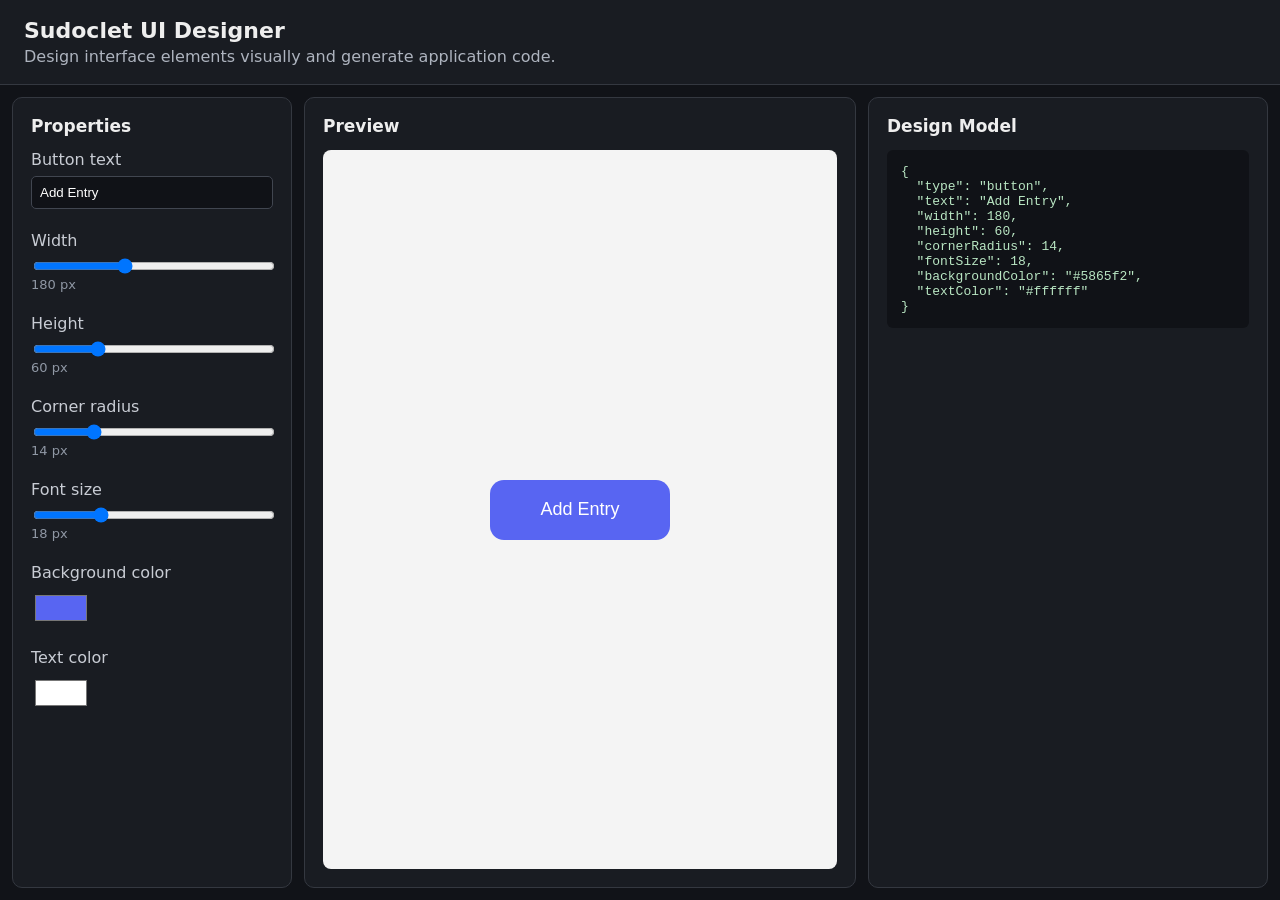
==== ui-designer/index.html @ 6f204105 "Added ui-designer to website" ====
<!doctype html>
<html lang="en">
<head>
  <meta charset="utf-8">

  <!-- Makes the designer display properly on phones and tablets. -->
  <meta name="viewport" content="width=device-width, initial-scale=1">

  <title>Sudoclet UI Designer</title>

  <!-- Keep styling separate from the HTML. -->
  <link rel="stylesheet" href="designer.css">
</head>

<body>

  <header class="app-header">
    <h1>Sudoclet UI Designer</h1>
    <p>Design interface elements visually and generate application code.</p>
  </header>

  <main class="workspace">

    <!-- ============================================================
         LEFT PANEL
         Controls used to modify the selected UI element.
         ============================================================ -->
    <section class="panel controls-panel">

      <h2>Properties</h2>

      <label>
        Button text
        <input id="buttonText" type="text" value="Add Entry">
      </label>

      <label>
        Width
        <input id="buttonWidth" type="range"
               min="80" max="350" value="180">
        <output id="buttonWidthValue">180 px</output>
      </label>

      <label>
        Height
        <input id="buttonHeight" type="range"
               min="30" max="150" value="60">
        <output id="buttonHeightValue">60 px</output>
      </label>

      <label>
        Corner radius
        <input id="cornerRadius" type="range"
               min="0" max="60" value="14">
        <output id="cornerRadiusValue">14 px</output>
      </label>

      <label>
        Font size
        <input id="fontSize" type="range"
               min="10" max="40" value="18">
        <output id="fontSizeValue">18 px</output>
      </label>

      <label>
        Background color
        <input id="backgroundColor"
               type="color"
               value="#5865f2">
      </label>

      <label>
        Text color
        <input id="textColor"
               type="color"
               value="#ffffff">
      </label>

    </section>


    <!-- ============================================================
         CENTER PANEL
         Live preview of the interface element.
         ============================================================ -->
    <section class="panel preview-panel">

      <h2>Preview</h2>

      <div class="device-preview">

        <button id="previewButton">
          Add Entry
        </button>

      </div>

    </section>


    <!-- ============================================================
         RIGHT PANEL
         Shows the platform-independent representation of the design.
         ============================================================ -->
    <section class="panel code-panel">

      <h2>Design Model</h2>

      <pre id="designModel"></pre>

    </section>

  </main>

  <!-- JavaScript is loaded last so the HTML controls already exist. -->
  <script src="designer.js"></script>

</body>
</html>
---- ui-designer/designer.css ----
/*
 * Sudoclet UI Designer
 * Version 0.1
 *
 * This stylesheet controls the designer itself.
 */


/* ------------------------------------------------------------
   Basic page setup
   ------------------------------------------------------------ */

* {
  box-sizing: border-box;
}

body {
  margin: 0;

  font-family:
    system-ui,
    -apple-system,
    "Segoe UI",
    Roboto,
    Helvetica,
    Arial,
    sans-serif;

  background: #111318;
  color: #eeeeee;
}


/* ------------------------------------------------------------
   Header
   ------------------------------------------------------------ */

.app-header {
  padding: 18px 24px;

  background: #191c22;
  border-bottom: 1px solid #343840;
}

.app-header h1 {
  margin: 0;
  font-size: 22px;
}

.app-header p {
  margin: 4px 0 0;
  color: #aeb4bf;
}


/* ------------------------------------------------------------
   Main three-column workspace
   ------------------------------------------------------------ */

.workspace {
  display: grid;

  grid-template-columns:
    minmax(230px, 280px)
    minmax(400px, 1fr)
    minmax(300px, 400px);

  gap: 12px;

  padding: 12px;

  min-height: calc(100vh - 85px);
}


/* ------------------------------------------------------------
   Generic panels
   ------------------------------------------------------------ */

.panel {
  background: #191c22;

  border: 1px solid #343840;
  border-radius: 10px;

  padding: 18px;
}

.panel h2 {
  margin-top: 0;
  font-size: 17px;
}


/* ------------------------------------------------------------
   Property controls
   ------------------------------------------------------------ */

.controls-panel label {
  display: block;

  margin-bottom: 22px;

  color: #c8ccd4;
}

.controls-panel input[type="text"] {
  display: block;

  width: 100%;

  margin-top: 7px;
  padding: 8px;

  background: #101217;
  color: #ffffff;

  border: 1px solid #414650;
  border-radius: 5px;
}

.controls-panel input[type="range"] {
  display: block;

  width: 100%;

  margin-top: 8px;
}

.controls-panel input[type="color"] {
  display: block;

  margin-top: 8px;

  width: 60px;
  height: 36px;

  border: none;
  background: none;
}

.controls-panel output {
  display: block;

  margin-top: 3px;

  color: #8f97a4;
  font-size: 13px;
}


/* ------------------------------------------------------------
   Preview
   ------------------------------------------------------------ */

.preview-panel {
  display: flex;
  flex-direction: column;
}

.device-preview {
  flex: 1;

  display: flex;
  align-items: center;
  justify-content: center;

  min-height: 500px;

  background: #f4f4f4;

  border-radius: 8px;
}


/*
 * This is the actual element being designed.
 *
 * JavaScript will modify these properties as the controls change.
 */

#previewButton {
  width: 180px;
  height: 60px;

  border: none;
  border-radius: 14px;

  background: #5865f2;
  color: #ffffff;

  font-size: 18px;

  cursor: pointer;
}


/* ------------------------------------------------------------
   Design-model display
   ------------------------------------------------------------ */

#designModel {
  margin: 0;

  padding: 14px;

  overflow: auto;

  background: #101217;

  border-radius: 6px;

  color: #b9e6c3;

  font-family:
    Consolas,
    "Courier New",
    monospace;

  font-size: 13px;
}


/* ------------------------------------------------------------
   Smaller screens
   ------------------------------------------------------------ */

@media (max-width: 950px) {

  .workspace {
    grid-template-columns: 1fr;
  }

  .device-preview {
    min-height: 350px;
  }

}
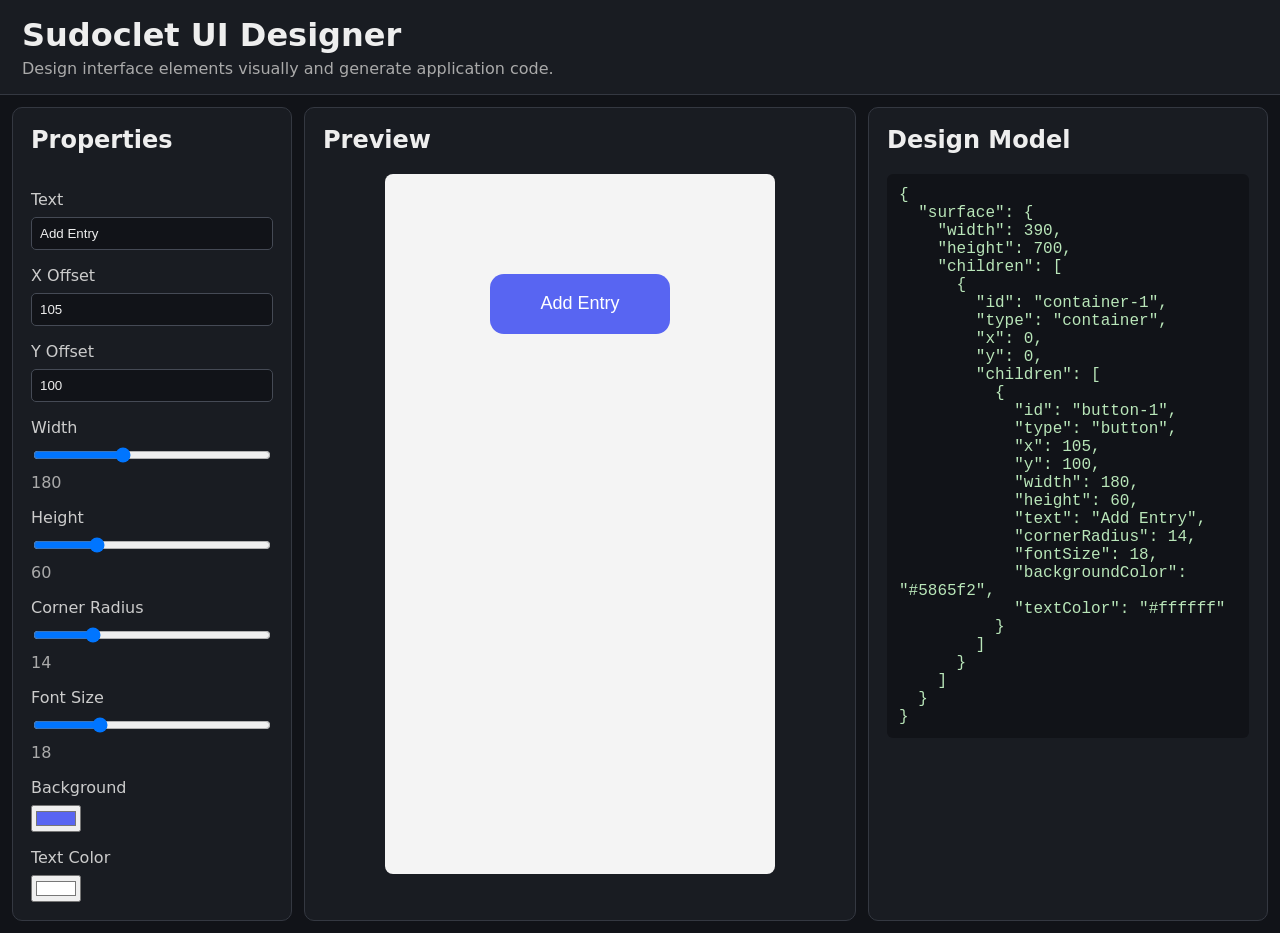
==== commit 18916c38: "v0.1 of the program. See description. ChatGPT changed the program design so that we are now using ab" ====
--- a/ui-designer/index.html
+++ b/ui-designer/index.html
@@ -1,119 +1,158 @@
-<!doctype html>
+<!DOCTYPE html>
 <html lang="en">
 <head>
-  <meta charset="utf-8">
+    <meta charset="UTF-8">
 
-  <!-- Makes the designer display properly on phones and tablets. -->
-  <meta name="viewport" content="width=device-width, initial-scale=1">
+    <!-- Make the page behave properly on different display sizes. -->
+    <meta name="viewport" content="width=device-width, initial-scale=1.0">
 
-  <title>Sudoclet UI Designer</title>
+    <title>Sudoclet UI Designer</title>
 
-  <!-- Keep styling separate from the HTML. -->
-  <link rel="stylesheet" href="designer.css">
+    <!-- UI Designer stylesheet. -->
+    <link rel="stylesheet" href="designer.css">
 </head>
 
 <body>
 
-  <header class="app-header">
-    <h1>Sudoclet UI Designer</h1>
-    <p>Design interface elements visually and generate application code.</p>
-  </header>
+    <header class="app-header">
+        <h1>Sudoclet UI Designer</h1>
+        <p>Design interface elements visually and generate application code.</p>
+    </header>
 
-  <main class="workspace">
+    <main class="workspace">
 
-    <!-- ============================================================
-         LEFT PANEL
-         Controls used to modify the selected UI element.
-         ============================================================ -->
-    <section class="panel controls-panel">
+        <!--
+            LEFT PANEL
 
-      <h2>Properties</h2>
+            For v0.2 these controls still edit Button 1 directly.
 
-      <label>
-        Button text
-        <input id="buttonText" type="text" value="Add Entry">
-      </label>
+            In a later version this panel will edit whichever object is
+            currently selected in the object tree or preview.
+        -->
+        <section class="panel controls-panel">
 
-      <label>
-        Width
-        <input id="buttonWidth" type="range"
-               min="80" max="350" value="180">
-        <output id="buttonWidthValue">180 px</output>
-      </label>
+            <h2>Properties</h2>
 
-      <label>
-        Height
-        <input id="buttonHeight" type="range"
-               min="30" max="150" value="60">
-        <output id="buttonHeightValue">60 px</output>
-      </label>
+            <label for="buttonText">Text</label>
+            <input
+                id="buttonText"
+                type="text"
+                value="Add Entry"
+            >
 
-      <label>
-        Corner radius
-        <input id="cornerRadius" type="range"
-               min="0" max="60" value="14">
-        <output id="cornerRadiusValue">14 px</output>
-      </label>
+            <label for="buttonX">X Offset</label>
+            <input
+                id="buttonX"
+                type="number"
+                value="105"
+            >
 
-      <label>
-        Font size
-        <input id="fontSize" type="range"
-               min="10" max="40" value="18">
-        <output id="fontSizeValue">18 px</output>
-      </label>
+            <label for="buttonY">Y Offset</label>
+            <input
+                id="buttonY"
+                type="number"
+                value="100"
+            >
 
-      <label>
-        Background color
-        <input id="backgroundColor"
-               type="color"
-               value="#5865f2">
-      </label>
+            <label for="buttonWidth">Width</label>
+            <input
+                id="buttonWidth"
+                type="range"
+                min="80"
+                max="350"
+                value="180"
+            >
+            <output id="buttonWidthValue">180</output>
 
-      <label>
-        Text color
-        <input id="textColor"
-               type="color"
-               value="#ffffff">
-      </label>
+            <label for="buttonHeight">Height</label>
+            <input
+                id="buttonHeight"
+                type="range"
+                min="30"
+                max="150"
+                value="60"
+            >
+            <output id="buttonHeightValue">60</output>
 
-    </section>
+            <label for="cornerRadius">Corner Radius</label>
+            <input
+                id="cornerRadius"
+                type="range"
+                min="0"
+                max="60"
+                value="14"
+            >
+            <output id="cornerRadiusValue">14</output>
+
+            <label for="fontSize">Font Size</label>
+            <input
+                id="fontSize"
+                type="range"
+                min="10"
+                max="40"
+                value="18"
+            >
+            <output id="fontSizeValue">18</output>
+
+            <label for="backgroundColor">Background</label>
+            <input
+                id="backgroundColor"
+                type="color"
+                value="#5865f2"
+            >
+
+            <label for="textColor">Text Color</label>
+            <input
+                id="textColor"
+                type="color"
+                value="#ffffff"
+            >
+
+        </section>
 
 
-    <!-- ============================================================
-         CENTER PANEL
-         Live preview of the interface element.
-         ============================================================ -->
-    <section class="panel preview-panel">
+        <!--
+            CENTER PANEL
 
-      <h2>Preview</h2>
+            previewSurface represents the finite screen/window being designed.
 
-      <div class="device-preview">
+            JavaScript will dynamically create all of the visible elements
+            inside this surface from our design model.
+        -->
+        <section class="panel preview-panel">
 
-        <button id="previewButton">
-          Add Entry
-        </button>
+            <h2>Preview</h2>
 
-      </div>
+            <div id="previewSurface" class="preview-surface">
+                <!--
+                    No button is hard-coded here anymore.
 
-    </section>
+                    JavaScript creates the buttons and other elements from
+                    the design model.
+                -->
+            </div>
+
+        </section>
 
 
-    <!-- ============================================================
-         RIGHT PANEL
-         Shows the platform-independent representation of the design.
-         ============================================================ -->
-    <section class="panel code-panel">
+        <!--
+            RIGHT PANEL
 
-      <h2>Design Model</h2>
+            This displays the actual JavaScript design model as JSON so we
+            can see what is happening internally while developing the editor.
+        -->
+        <section class="panel code-panel">
 
-      <pre id="designModel"></pre>
+            <h2>Design Model</h2>
 
-    </section>
+            <pre id="designModel"></pre>
 
-  </main>
+        </section>
 
-  <!-- JavaScript is loaded last so the HTML controls already exist. -->
-  <script src="designer.js"></script>
+    </main>
+
+    <!-- UI Designer application code. -->
+    <script src="designer.js"></script>
 
 </body>
 </html>
--- a/ui-designer/designer.css
+++ b/ui-designer/designer.css
@@ -1,238 +1,218 @@
 /*
- * Sudoclet UI Designer
- * Version 0.1
- *
- * This stylesheet controls the designer itself.
- */
-
-
-/* ------------------------------------------------------------
-   Basic page setup
-   ------------------------------------------------------------ */
-
+    Sudoclet UI Designer
+    Version 0.2
+
+    The preview now behaves as a two-dimensional drawing surface.
+*/
+
+
+/* Make width/height calculations predictable. */
 * {
-  box-sizing: border-box;
-}
+    box-sizing: border-box;
+}
+
 
 body {
-  margin: 0;
-
-  font-family:
-    system-ui,
-    -apple-system,
-    "Segoe UI",
-    Roboto,
-    Helvetica,
-    Arial,
-    sans-serif;
-
-  background: #111318;
-  color: #eeeeee;
-}
-
-
-/* ------------------------------------------------------------
-   Header
-   ------------------------------------------------------------ */
+    margin: 0;
+
+    background: #111318;
+    color: #eeeeee;
+
+    font-family:
+        system-ui,
+        -apple-system,
+        BlinkMacSystemFont,
+        "Segoe UI",
+        sans-serif;
+}
+
+
+/* ---------------------------------------------------------
+   APPLICATION HEADER
+   --------------------------------------------------------- */
 
 .app-header {
-  padding: 18px 24px;
-
-  background: #191c22;
-  border-bottom: 1px solid #343840;
+    padding: 16px 22px;
+
+    background: #191c22;
+
+    border-bottom: 1px solid #343841;
 }
 
 .app-header h1 {
-  margin: 0;
-  font-size: 22px;
+    margin: 0;
 }
 
 .app-header p {
-  margin: 4px 0 0;
-  color: #aeb4bf;
-}
-
-
-/* ------------------------------------------------------------
-   Main three-column workspace
-   ------------------------------------------------------------ */
+    margin: 5px 0 0;
+
+    color: #aaaaaa;
+}
+
+
+/* ---------------------------------------------------------
+   MAIN WORKSPACE
+   --------------------------------------------------------- */
 
 .workspace {
-  display: grid;
-
-  grid-template-columns:
-    minmax(230px, 280px)
-    minmax(400px, 1fr)
-    minmax(300px, 400px);
-
-  gap: 12px;
-
-  padding: 12px;
-
-  min-height: calc(100vh - 85px);
-}
-
-
-/* ------------------------------------------------------------
-   Generic panels
-   ------------------------------------------------------------ */
+    display: grid;
+
+    grid-template-columns:
+        minmax(230px, 280px)
+        minmax(400px, 1fr)
+        minmax(300px, 400px);
+
+    gap: 12px;
+
+    padding: 12px;
+
+    min-height: calc(100vh - 85px);
+}
+
 
 .panel {
-  background: #191c22;
-
-  border: 1px solid #343840;
-  border-radius: 10px;
-
-  padding: 18px;
-}
+    padding: 18px;
+
+    background: #191c22;
+
+    border: 1px solid #343841;
+    border-radius: 10px;
+}
+
 
 .panel h2 {
-  margin-top: 0;
-  font-size: 17px;
-}
-
-
-/* ------------------------------------------------------------
-   Property controls
-   ------------------------------------------------------------ */
+    margin-top: 0;
+}
+
+
+/* ---------------------------------------------------------
+   PROPERTY CONTROLS
+   --------------------------------------------------------- */
+
+.controls-panel {
+    display: flex;
+    flex-direction: column;
+    gap: 8px;
+}
+
 
 .controls-panel label {
-  display: block;
-
-  margin-bottom: 22px;
-
-  color: #c8ccd4;
-}
-
-.controls-panel input[type="text"] {
-  display: block;
-
-  width: 100%;
-
-  margin-top: 7px;
-  padding: 8px;
-
-  background: #101217;
-  color: #ffffff;
-
-  border: 1px solid #414650;
-  border-radius: 5px;
-}
-
-.controls-panel input[type="range"] {
-  display: block;
-
-  width: 100%;
-
-  margin-top: 8px;
-}
-
-.controls-panel input[type="color"] {
-  display: block;
-
-  margin-top: 8px;
-
-  width: 60px;
-  height: 36px;
-
-  border: none;
-  background: none;
-}
+    margin-top: 8px;
+
+    color: #cccccc;
+}
+
+
+.controls-panel input[type="text"],
+.controls-panel input[type="number"] {
+    padding: 8px;
+
+    background: #111318;
+    color: #eeeeee;
+
+    border: 1px solid #454a55;
+    border-radius: 5px;
+}
+
 
 .controls-panel output {
-  display: block;
-
-  margin-top: 3px;
-
-  color: #8f97a4;
-  font-size: 13px;
-}
-
-
-/* ------------------------------------------------------------
-   Preview
-   ------------------------------------------------------------ */
+    color: #aaaaaa;
+}
+
+
+/* ---------------------------------------------------------
+   PREVIEW PANEL
+   --------------------------------------------------------- */
 
 .preview-panel {
-  display: flex;
-  flex-direction: column;
-}
-
-.device-preview {
-  flex: 1;
-
-  display: flex;
-  align-items: center;
-  justify-content: center;
-
-  min-height: 500px;
-
-  background: #f4f4f4;
-
-  border-radius: 8px;
-}
-
-
-/*
- * This is the actual element being designed.
- *
- * JavaScript will modify these properties as the controls change.
- */
-
-#previewButton {
-  width: 180px;
-  height: 60px;
-
-  border: none;
-  border-radius: 14px;
-
-  background: #5865f2;
-  color: #ffffff;
-
-  font-size: 18px;
-
-  cursor: pointer;
-}
-
-
-/* ------------------------------------------------------------
-   Design-model display
-   ------------------------------------------------------------ */
+    overflow: auto;
+}
+
+
+/*
+    This is the ROOT SURFACE.
+
+    Unlike our containers, the surface has a width and height.
+
+    position: relative
+        Establishes the coordinate system used by absolutely positioned
+        elements inside the surface.
+
+    overflow: hidden
+        Causes the browser to clip anything extending beyond the surface.
+*/
+.preview-surface {
+    position: relative;
+
+    width: 390px;
+    height: 700px;
+
+    margin: 0 auto;
+
+    background: #f4f4f4;
+
+    border-radius: 8px;
+
+    overflow: hidden;
+}
+
+
+/*
+    Every visible UI object generated by the designer uses absolute
+    positioning.
+
+    JavaScript supplies the actual left/top coordinates.
+*/
+.designer-element {
+    position: absolute;
+}
+
+
+/*
+    Basic appearance for button elements.
+
+    Size, position, colors, font size, etc. will be supplied by the
+    JavaScript design model.
+*/
+.designer-button {
+    border: none;
+
+    cursor: default;
+}
+
+
+/* ---------------------------------------------------------
+   DESIGN MODEL DISPLAY
+   --------------------------------------------------------- */
 
 #designModel {
-  margin: 0;
-
-  padding: 14px;
-
-  overflow: auto;
-
-  background: #101217;
-
-  border-radius: 6px;
-
-  color: #b9e6c3;
-
-  font-family:
-    Consolas,
-    "Courier New",
-    monospace;
-
-  font-size: 13px;
-}
-
-
-/* ------------------------------------------------------------
-   Smaller screens
-   ------------------------------------------------------------ */
+    margin: 0;
+
+    padding: 12px;
+
+    background: #111318;
+    color: #b9e6b9;
+
+    border-radius: 6px;
+
+    font-family:
+        Consolas,
+        "Courier New",
+        monospace;
+
+    white-space: pre-wrap;
+    overflow-wrap: anywhere;
+}
+
+
+/* ---------------------------------------------------------
+   SMALLER WINDOWS
+   --------------------------------------------------------- */
 
 @media (max-width: 950px) {
 
-  .workspace {
-    grid-template-columns: 1fr;
-  }
-
-  .device-preview {
-    min-height: 350px;
-  }
+    .workspace {
+        grid-template-columns: 1fr;
+    }
 
 }
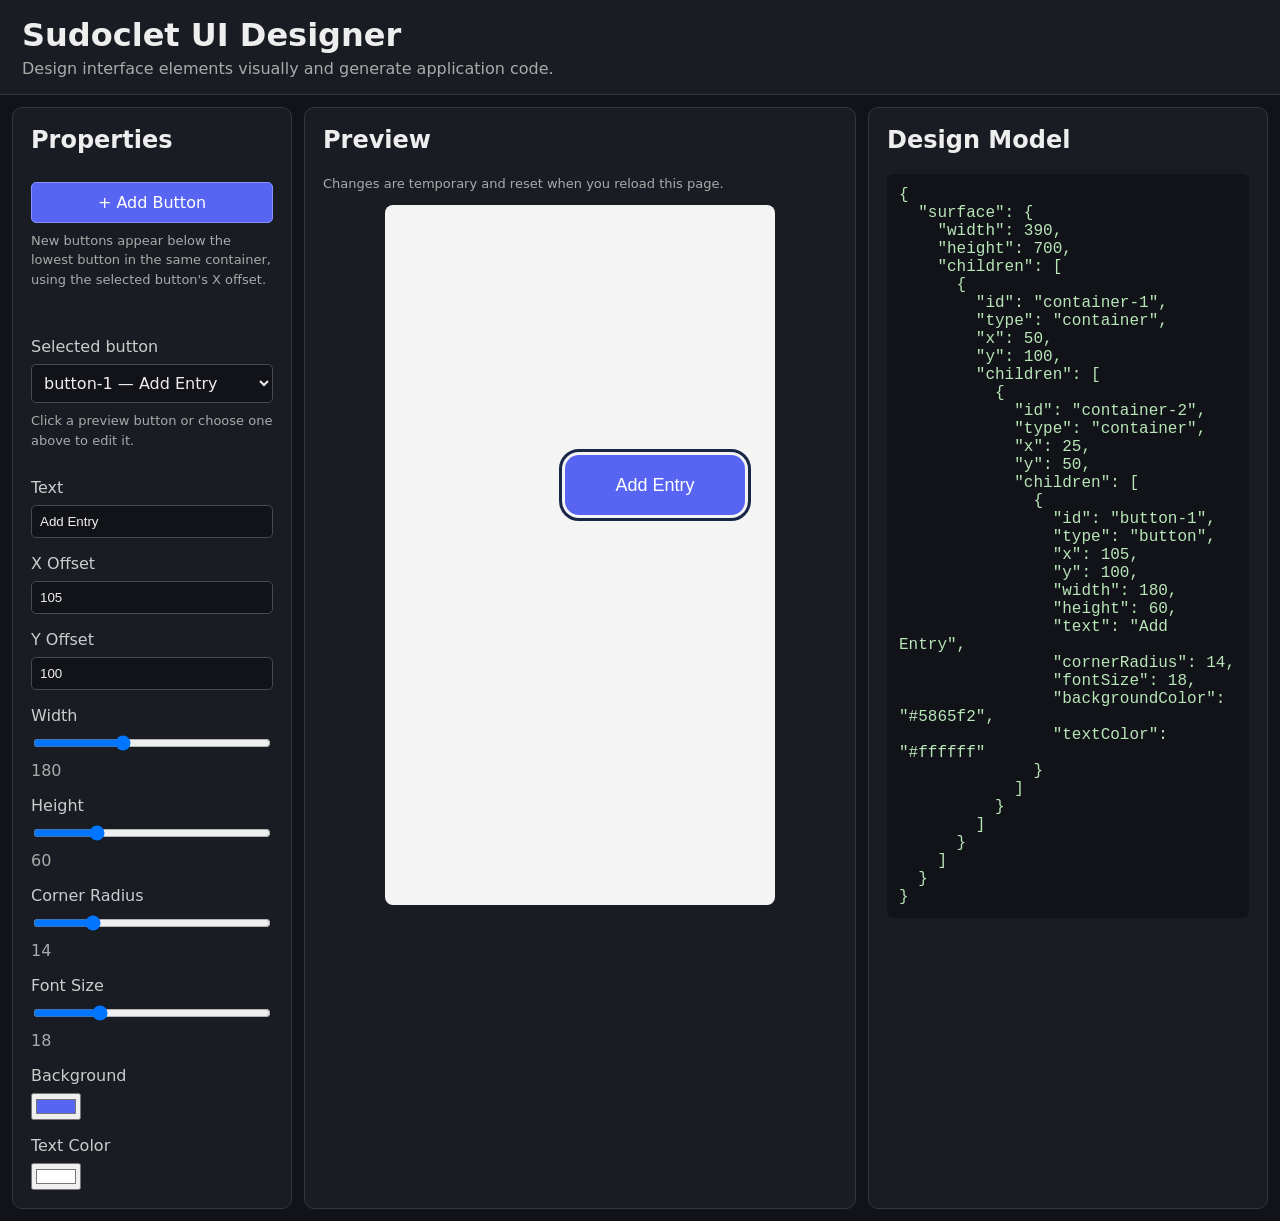
==== commit 708295f1: "Syncing project" ====
--- a/ui-designer/index.html
+++ b/ui-designer/index.html
@@ -24,14 +24,18 @@
         <!--
             LEFT PANEL
 
-            For v0.2 these controls still edit Button 1 directly.
-
-            In a later version this panel will edit whichever object is
-            currently selected in the object tree or preview.
+            These controls edit the button selected in the preview or list.
         -->
         <section class="panel controls-panel">
 
             <h2>Properties</h2>
+
+            <button id="addButton" class="add-button" type="button">+ Add Button</button>
+            <p class="editor-hint">New buttons appear below the lowest button in the same container, using the selected button's X offset.</p>
+            <p id="placementMessage" class="editor-hint" role="status" aria-live="polite"></p>
+            <label for="buttonSelector">Selected button</label>
+            <select id="buttonSelector"></select>
+            <p class="editor-hint">Click a preview button or choose one above to edit it.</p>
 
             <label for="buttonText">Text</label>
             <input
@@ -122,6 +126,7 @@
         <section class="panel preview-panel">
 
             <h2>Preview</h2>
+            <p class="editor-hint">Changes are temporary and reset when you reload this page.</p>
 
             <div id="previewSurface" class="preview-surface">
                 <!--
--- a/ui-designer/designer.css
+++ b/ui-designer/designer.css
@@ -1,6 +1,6 @@
 /*
     Sudoclet UI Designer
-    Version 0.2
+    Version 0.3
 
     The preview now behaves as a two-dimensional drawing surface.
 */
@@ -215,4 +215,48 @@
         grid-template-columns: 1fr;
     }
 
-}+}
+/* Button creation and selection are editor controls, outside the design model. */
+.add-button {
+    padding: 10px 14px;
+    border: 1px solid #8892ff;
+    border-radius: 5px;
+    background: #5865f2;
+    color: #ffffff;
+    font: inherit;
+    cursor: pointer;
+}
+
+.controls-panel select {
+    width: 100%;
+    min-width: 0;
+    padding: 8px;
+    border: 1px solid #454a55;
+    border-radius: 5px;
+    background: #111318;
+    color: #eeeeee;
+    font: inherit;
+}
+
+.editor-hint {
+    margin: 0 0 12px;
+    color: #aaaaaa;
+    font-size: 13px;
+    line-height: 1.5;
+}
+
+.designer-button {
+    cursor: pointer;
+}
+
+.designer-button.is-selected {
+    outline: 3px solid #182747;
+    outline-offset: 3px;
+}
+
+.add-button:focus-visible,
+.controls-panel select:focus-visible,
+.designer-button:focus-visible {
+    outline: 3px solid #ec9706;
+    outline-offset: 3px;
+}
